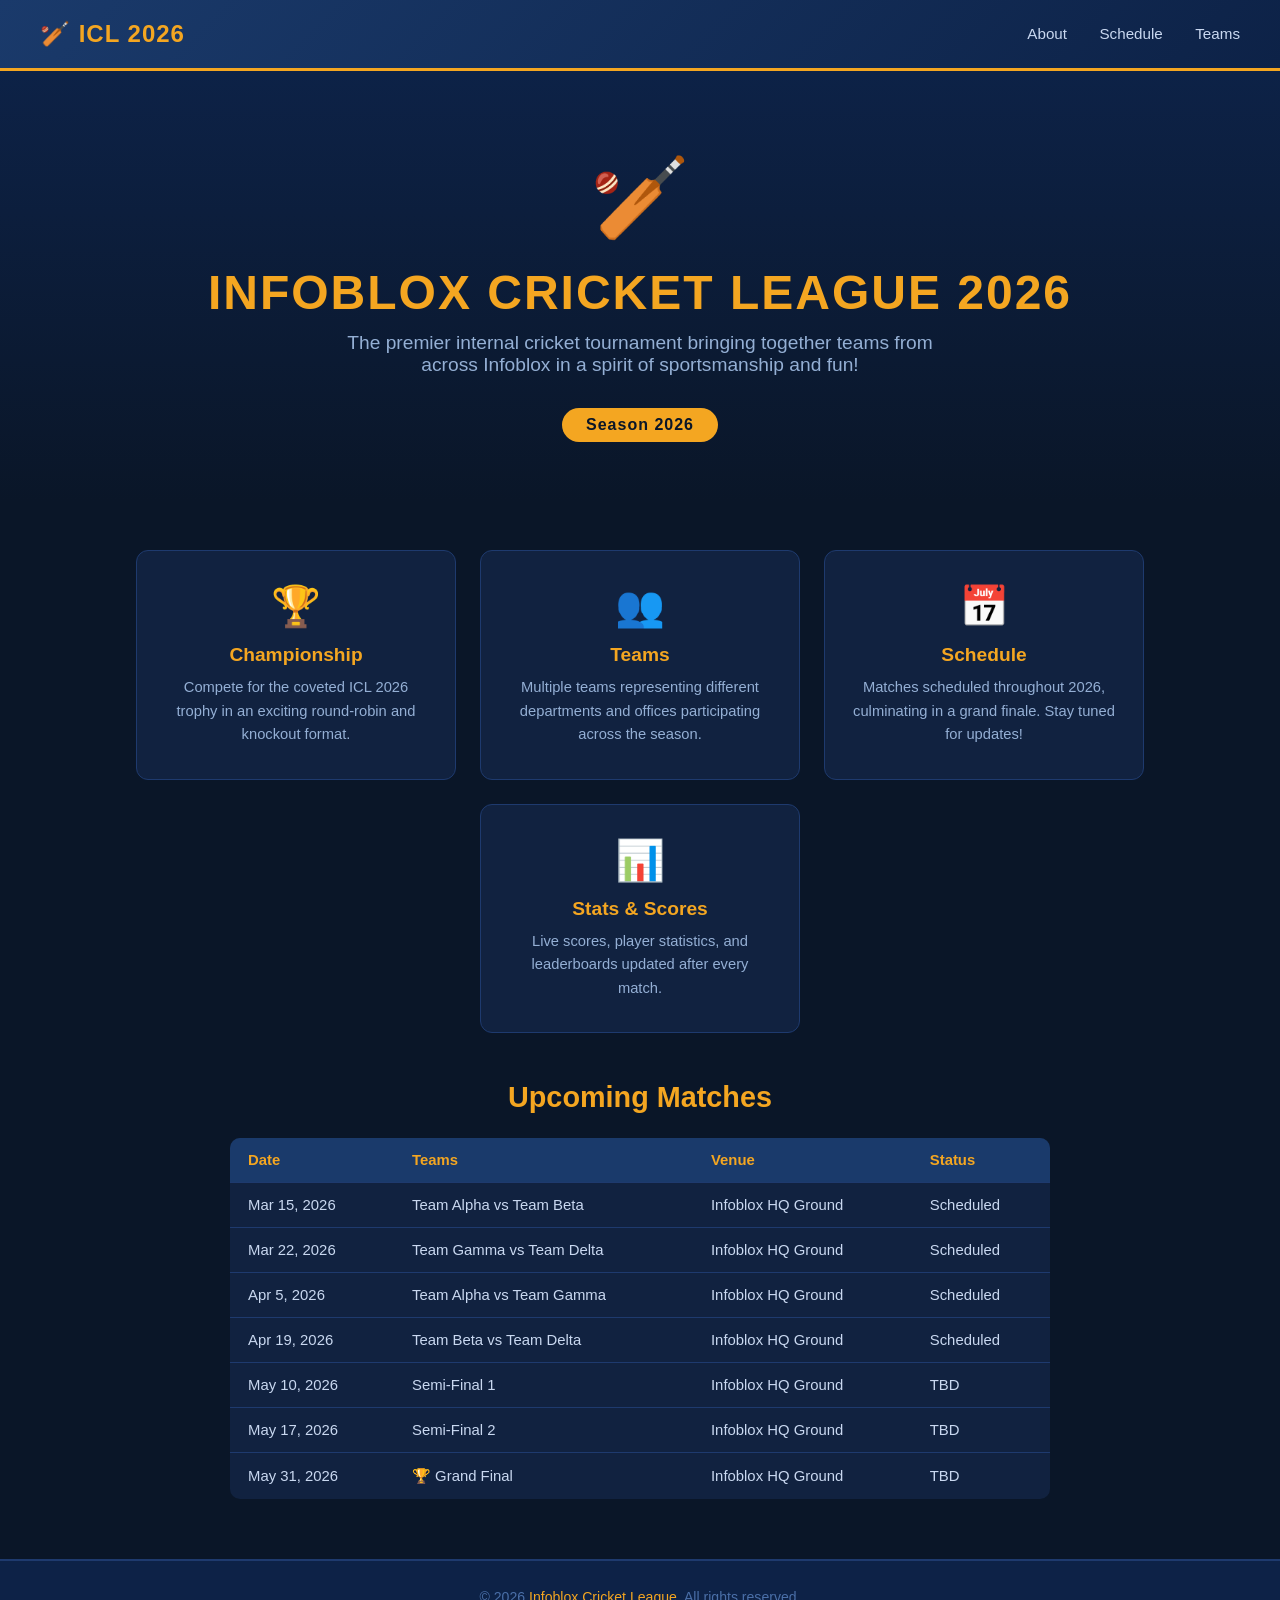
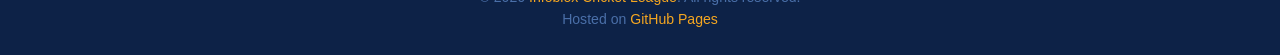
==== index.html @ c7d6f622 "Add index.html and GitHub Pages deployment workflow Co-authored-by: rsingh4infoblox <126642800+rsing" ====
<!DOCTYPE html>
<html lang="en">
<head>
  <meta charset="UTF-8" />
  <meta name="viewport" content="width=device-width, initial-scale=1.0" />
  <title>Infoblox Cricket League 2026</title>
  <style>
    * { box-sizing: border-box; margin: 0; padding: 0; }

    body {
      font-family: 'Segoe UI', Tahoma, Geneva, Verdana, sans-serif;
      background: #0a1628;
      color: #e8f0fe;
      min-height: 100vh;
    }

    header {
      background: linear-gradient(135deg, #1a3a6b 0%, #0d2247 100%);
      padding: 20px 40px;
      display: flex;
      align-items: center;
      justify-content: space-between;
      border-bottom: 3px solid #f4a621;
      box-shadow: 0 2px 12px rgba(0,0,0,0.4);
    }

    header .logo {
      font-size: 1.5rem;
      font-weight: 700;
      color: #f4a621;
      letter-spacing: 1px;
    }

    header nav a {
      color: #c9d8f0;
      text-decoration: none;
      margin-left: 28px;
      font-size: 0.95rem;
      transition: color 0.2s;
    }

    header nav a:hover { color: #f4a621; }

    .hero {
      text-align: center;
      padding: 80px 20px 60px;
      background: linear-gradient(180deg, #0d2247 0%, #0a1628 100%);
    }

    .hero h1 {
      font-size: 3rem;
      font-weight: 800;
      color: #f4a621;
      text-transform: uppercase;
      letter-spacing: 2px;
      margin-bottom: 12px;
    }

    .hero p {
      font-size: 1.2rem;
      color: #94afd4;
      max-width: 600px;
      margin: 0 auto 32px;
    }

    .badge {
      display: inline-block;
      background: #f4a621;
      color: #0a1628;
      font-weight: 700;
      padding: 8px 24px;
      border-radius: 24px;
      font-size: 1rem;
      letter-spacing: 1px;
    }

    .cricket-icon {
      font-size: 5rem;
      margin-bottom: 20px;
    }

    .cards {
      display: flex;
      flex-wrap: wrap;
      gap: 24px;
      justify-content: center;
      padding: 48px 40px;
      max-width: 1100px;
      margin: 0 auto;
    }

    .card {
      background: #112240;
      border: 1px solid #1e3a6e;
      border-radius: 12px;
      padding: 32px 28px;
      flex: 1 1 260px;
      max-width: 320px;
      text-align: center;
      transition: transform 0.2s, box-shadow 0.2s;
    }

    .card:hover {
      transform: translateY(-4px);
      box-shadow: 0 8px 24px rgba(244,166,33,0.15);
    }

    .card .icon { font-size: 2.5rem; margin-bottom: 14px; }
    .card h2 { font-size: 1.2rem; color: #f4a621; margin-bottom: 10px; }
    .card p { font-size: 0.92rem; color: #94afd4; line-height: 1.6; }

    section.schedule {
      max-width: 900px;
      margin: 0 auto 60px;
      padding: 0 40px;
    }

    section.schedule h2 {
      font-size: 1.8rem;
      color: #f4a621;
      margin-bottom: 24px;
      text-align: center;
    }

    table {
      width: 100%;
      border-collapse: collapse;
      background: #112240;
      border-radius: 10px;
      overflow: hidden;
    }

    thead { background: #1a3a6b; }

    th, td {
      padding: 14px 18px;
      text-align: left;
      border-bottom: 1px solid #1e3a6e;
      font-size: 0.93rem;
    }

    th { color: #f4a621; font-weight: 600; }
    td { color: #c9d8f0; }
    tr:last-child td { border-bottom: none; }
    tr:hover td { background: #162d54; }

    footer {
      background: #0d2247;
      text-align: center;
      padding: 28px 20px;
      border-top: 2px solid #1e3a6e;
      color: #4a6fa8;
      font-size: 0.88rem;
    }

    footer span { color: #f4a621; }
  </style>
</head>
<body>

  <header>
    <div class="logo">🏏 ICL 2026</div>
    <nav>
      <a href="#about">About</a>
      <a href="#schedule">Schedule</a>
      <a href="#teams">Teams</a>
    </nav>
  </header>

  <section class="hero">
    <div class="cricket-icon">🏏</div>
    <h1>Infoblox Cricket League 2026</h1>
    <p>The premier internal cricket tournament bringing together teams from across Infoblox in a spirit of sportsmanship and fun!</p>
    <span class="badge">Season 2026</span>
  </section>

  <div class="cards" id="about">
    <div class="card">
      <div class="icon">🏆</div>
      <h2>Championship</h2>
      <p>Compete for the coveted ICL 2026 trophy in an exciting round-robin and knockout format.</p>
    </div>
    <div class="card">
      <div class="icon">👥</div>
      <h2>Teams</h2>
      <p>Multiple teams representing different departments and offices participating across the season.</p>
    </div>
    <div class="card">
      <div class="icon">📅</div>
      <h2>Schedule</h2>
      <p>Matches scheduled throughout 2026, culminating in a grand finale. Stay tuned for updates!</p>
    </div>
    <div class="card">
      <div class="icon">📊</div>
      <h2>Stats &amp; Scores</h2>
      <p>Live scores, player statistics, and leaderboards updated after every match.</p>
    </div>
  </div>

  <section class="schedule" id="schedule">
    <h2>Upcoming Matches</h2>
    <table>
      <thead>
        <tr>
          <th>Date</th>
          <th>Teams</th>
          <th>Venue</th>
          <th>Status</th>
        </tr>
      </thead>
      <tbody>
        <tr>
          <td>Mar 15, 2026</td>
          <td>Team Alpha vs Team Beta</td>
          <td>Infoblox HQ Ground</td>
          <td>Scheduled</td>
        </tr>
        <tr>
          <td>Mar 22, 2026</td>
          <td>Team Gamma vs Team Delta</td>
          <td>Infoblox HQ Ground</td>
          <td>Scheduled</td>
        </tr>
        <tr>
          <td>Apr 5, 2026</td>
          <td>Team Alpha vs Team Gamma</td>
          <td>Infoblox HQ Ground</td>
          <td>Scheduled</td>
        </tr>
        <tr>
          <td>Apr 19, 2026</td>
          <td>Team Beta vs Team Delta</td>
          <td>Infoblox HQ Ground</td>
          <td>Scheduled</td>
        </tr>
        <tr>
          <td>May 10, 2026</td>
          <td>Semi-Final 1</td>
          <td>Infoblox HQ Ground</td>
          <td>TBD</td>
        </tr>
        <tr>
          <td>May 17, 2026</td>
          <td>Semi-Final 2</td>
          <td>Infoblox HQ Ground</td>
          <td>TBD</td>
        </tr>
        <tr>
          <td>May 31, 2026</td>
          <td>🏆 Grand Final</td>
          <td>Infoblox HQ Ground</td>
          <td>TBD</td>
        </tr>
      </tbody>
    </table>
  </section>

  <footer>
    <p>&copy; 2026 <span>Infoblox Cricket League</span>. All rights reserved.</p>
    <p style="margin-top:6px;">Hosted on <a href="https://pages.github.com/" style="color:#f4a621;text-decoration:none;">GitHub Pages</a></p>
  </footer>

</body>
</html>
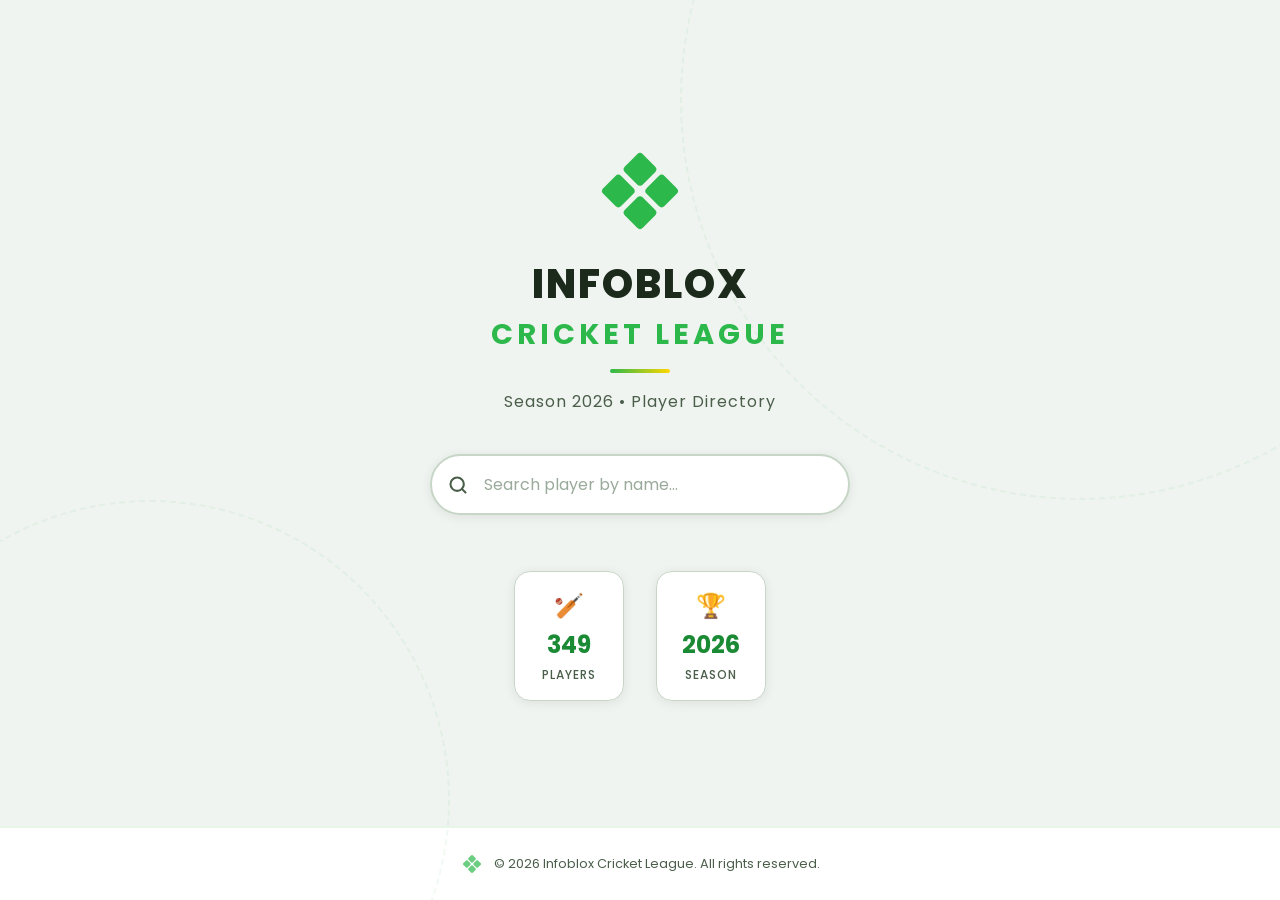
==== commit 51622ec1: "Updated website" ====
--- a/index.html
+++ b/index.html
@@ -1,264 +1,73 @@
 <!DOCTYPE html>
 <html lang="en">
 <head>
-  <meta charset="UTF-8" />
-  <meta name="viewport" content="width=device-width, initial-scale=1.0" />
-  <title>Infoblox Cricket League 2026</title>
-  <style>
-    * { box-sizing: border-box; margin: 0; padding: 0; }
-
-    body {
-      font-family: 'Segoe UI', Tahoma, Geneva, Verdana, sans-serif;
-      background: #0a1628;
-      color: #e8f0fe;
-      min-height: 100vh;
-    }
-
-    header {
-      background: linear-gradient(135deg, #1a3a6b 0%, #0d2247 100%);
-      padding: 20px 40px;
-      display: flex;
-      align-items: center;
-      justify-content: space-between;
-      border-bottom: 3px solid #f4a621;
-      box-shadow: 0 2px 12px rgba(0,0,0,0.4);
-    }
-
-    header .logo {
-      font-size: 1.5rem;
-      font-weight: 700;
-      color: #f4a621;
-      letter-spacing: 1px;
-    }
-
-    header nav a {
-      color: #c9d8f0;
-      text-decoration: none;
-      margin-left: 28px;
-      font-size: 0.95rem;
-      transition: color 0.2s;
-    }
-
-    header nav a:hover { color: #f4a621; }
-
-    .hero {
-      text-align: center;
-      padding: 80px 20px 60px;
-      background: linear-gradient(180deg, #0d2247 0%, #0a1628 100%);
-    }
-
-    .hero h1 {
-      font-size: 3rem;
-      font-weight: 800;
-      color: #f4a621;
-      text-transform: uppercase;
-      letter-spacing: 2px;
-      margin-bottom: 12px;
-    }
-
-    .hero p {
-      font-size: 1.2rem;
-      color: #94afd4;
-      max-width: 600px;
-      margin: 0 auto 32px;
-    }
-
-    .badge {
-      display: inline-block;
-      background: #f4a621;
-      color: #0a1628;
-      font-weight: 700;
-      padding: 8px 24px;
-      border-radius: 24px;
-      font-size: 1rem;
-      letter-spacing: 1px;
-    }
-
-    .cricket-icon {
-      font-size: 5rem;
-      margin-bottom: 20px;
-    }
-
-    .cards {
-      display: flex;
-      flex-wrap: wrap;
-      gap: 24px;
-      justify-content: center;
-      padding: 48px 40px;
-      max-width: 1100px;
-      margin: 0 auto;
-    }
-
-    .card {
-      background: #112240;
-      border: 1px solid #1e3a6e;
-      border-radius: 12px;
-      padding: 32px 28px;
-      flex: 1 1 260px;
-      max-width: 320px;
-      text-align: center;
-      transition: transform 0.2s, box-shadow 0.2s;
-    }
-
-    .card:hover {
-      transform: translateY(-4px);
-      box-shadow: 0 8px 24px rgba(244,166,33,0.15);
-    }
-
-    .card .icon { font-size: 2.5rem; margin-bottom: 14px; }
-    .card h2 { font-size: 1.2rem; color: #f4a621; margin-bottom: 10px; }
-    .card p { font-size: 0.92rem; color: #94afd4; line-height: 1.6; }
-
-    section.schedule {
-      max-width: 900px;
-      margin: 0 auto 60px;
-      padding: 0 40px;
-    }
-
-    section.schedule h2 {
-      font-size: 1.8rem;
-      color: #f4a621;
-      margin-bottom: 24px;
-      text-align: center;
-    }
-
-    table {
-      width: 100%;
-      border-collapse: collapse;
-      background: #112240;
-      border-radius: 10px;
-      overflow: hidden;
-    }
-
-    thead { background: #1a3a6b; }
-
-    th, td {
-      padding: 14px 18px;
-      text-align: left;
-      border-bottom: 1px solid #1e3a6e;
-      font-size: 0.93rem;
-    }
-
-    th { color: #f4a621; font-weight: 600; }
-    td { color: #c9d8f0; }
-    tr:last-child td { border-bottom: none; }
-    tr:hover td { background: #162d54; }
-
-    footer {
-      background: #0d2247;
-      text-align: center;
-      padding: 28px 20px;
-      border-top: 2px solid #1e3a6e;
-      color: #4a6fa8;
-      font-size: 0.88rem;
-    }
-
-    footer span { color: #f4a621; }
-  </style>
+    <meta charset="UTF-8">
+    <meta name="viewport" content="width=device-width, initial-scale=1.0">
+    <title>ICL - Infoblox Cricket League</title>
+    <link rel="stylesheet" href="css/styles.css">
+    <link rel="preconnect" href="https://fonts.googleapis.com">
+    <link href="https://fonts.googleapis.com/css2?family=Poppins:wght@300;400;500;600;700;800&display=swap" rel="stylesheet">
 </head>
 <body>
+    <!-- Decorative cricket-themed background -->
+    <div class="bg-decoration">
+        <div class="cricket-seam seam-1"></div>
+        <div class="cricket-seam seam-2"></div>
+    </div>
 
-  <header>
-    <div class="logo">🏏 ICL 2026</div>
-    <nav>
-      <a href="#about">About</a>
-      <a href="#schedule">Schedule</a>
-      <a href="#teams">Teams</a>
-    </nav>
-  </header>
+    <div class="container hero-container">
+        <!-- Logo & Branding -->
+        <div class="logo-section">
+            <div class="logo-badge">
+                <img src="logo-icon.svg" alt="Infoblox Logo" class="logo-icon">
+            </div>
+            <h1 class="brand-title">INFOBLOX<br><span class="brand-highlight">CRICKET LEAGUE</span></h1>
+            <div class="brand-divider"></div>
+            <p class="brand-subtitle">Season 2026 &bull; Player Directory</p>
+        </div>
 
-  <section class="hero">
-    <div class="cricket-icon">🏏</div>
-    <h1>Infoblox Cricket League 2026</h1>
-    <p>The premier internal cricket tournament bringing together teams from across Infoblox in a spirit of sportsmanship and fun!</p>
-    <span class="badge">Season 2026</span>
-  </section>
+        <!-- Search Section -->
+        <div class="search-section">
+            <div class="search-wrapper">
+                <div class="search-icon-wrapper">
+                    <svg class="search-svg" viewBox="0 0 24 24" fill="none" stroke="currentColor" stroke-width="2.5" stroke-linecap="round" stroke-linejoin="round"><circle cx="11" cy="11" r="8"/><line x1="21" y1="21" x2="16.65" y2="16.65"/></svg>
+                </div>
+                <input 
+                    type="text" 
+                    id="searchInput" 
+                    class="search-input" 
+                    placeholder="Search player by name..." 
+                    autocomplete="off"
+                >
+                <span class="clear-btn" id="clearBtn" title="Clear">&times;</span>
+            </div>
+            <!-- Search Results Dropdown -->
+            <div class="search-results" id="searchResults"></div>
+        </div>
 
-  <div class="cards" id="about">
-    <div class="card">
-      <div class="icon">🏆</div>
-      <h2>Championship</h2>
-      <p>Compete for the coveted ICL 2026 trophy in an exciting round-robin and knockout format.</p>
+        <!-- Cricket-themed stats bar -->
+        <div class="stats-bar" id="statsBar">
+            <div class="stat-item">
+                <div class="stat-icon">&#127951;</div>
+                <div class="stat-number" id="totalPlayers">0</div>
+                <div class="stat-label">Players</div>
+            </div>
+            <div class="stat-item">
+                <div class="stat-icon">&#127942;</div>
+                <div class="stat-number">2026</div>
+                <div class="stat-label">Season</div>
+            </div>
+        </div>
     </div>
-    <div class="card">
-      <div class="icon">👥</div>
-      <h2>Teams</h2>
-      <p>Multiple teams representing different departments and offices participating across the season.</p>
-    </div>
-    <div class="card">
-      <div class="icon">📅</div>
-      <h2>Schedule</h2>
-      <p>Matches scheduled throughout 2026, culminating in a grand finale. Stay tuned for updates!</p>
-    </div>
-    <div class="card">
-      <div class="icon">📊</div>
-      <h2>Stats &amp; Scores</h2>
-      <p>Live scores, player statistics, and leaderboards updated after every match.</p>
-    </div>
-  </div>
 
-  <section class="schedule" id="schedule">
-    <h2>Upcoming Matches</h2>
-    <table>
-      <thead>
-        <tr>
-          <th>Date</th>
-          <th>Teams</th>
-          <th>Venue</th>
-          <th>Status</th>
-        </tr>
-      </thead>
-      <tbody>
-        <tr>
-          <td>Mar 15, 2026</td>
-          <td>Team Alpha vs Team Beta</td>
-          <td>Infoblox HQ Ground</td>
-          <td>Scheduled</td>
-        </tr>
-        <tr>
-          <td>Mar 22, 2026</td>
-          <td>Team Gamma vs Team Delta</td>
-          <td>Infoblox HQ Ground</td>
-          <td>Scheduled</td>
-        </tr>
-        <tr>
-          <td>Apr 5, 2026</td>
-          <td>Team Alpha vs Team Gamma</td>
-          <td>Infoblox HQ Ground</td>
-          <td>Scheduled</td>
-        </tr>
-        <tr>
-          <td>Apr 19, 2026</td>
-          <td>Team Beta vs Team Delta</td>
-          <td>Infoblox HQ Ground</td>
-          <td>Scheduled</td>
-        </tr>
-        <tr>
-          <td>May 10, 2026</td>
-          <td>Semi-Final 1</td>
-          <td>Infoblox HQ Ground</td>
-          <td>TBD</td>
-        </tr>
-        <tr>
-          <td>May 17, 2026</td>
-          <td>Semi-Final 2</td>
-          <td>Infoblox HQ Ground</td>
-          <td>TBD</td>
-        </tr>
-        <tr>
-          <td>May 31, 2026</td>
-          <td>🏆 Grand Final</td>
-          <td>Infoblox HQ Ground</td>
-          <td>TBD</td>
-        </tr>
-      </tbody>
-    </table>
-  </section>
+    <footer class="footer">
+        <div class="footer-content">
+            <img src="logo-icon.svg" alt="Infoblox" class="footer-logo">
+            <p>&copy; 2026 Infoblox Cricket League. All rights reserved.</p>
+        </div>
+    </footer>
 
-  <footer>
-    <p>&copy; 2026 <span>Infoblox Cricket League</span>. All rights reserved.</p>
-    <p style="margin-top:6px;">Hosted on <a href="https://pages.github.com/" style="color:#f4a621;text-decoration:none;">GitHub Pages</a></p>
-  </footer>
-
+    <script src="js/csv-parser.js"></script>
+    <script src="js/app.js"></script>
 </body>
 </html>
--- a/css/styles.css
+++ b/css/styles.css
@@ -0,0 +1,751 @@
+/* ===== CSS Reset & Base ===== */
+*,
+*::before,
+*::after {
+    margin: 0;
+    padding: 0;
+    box-sizing: border-box;
+}
+
+:root {
+    --primary: #2DB84B;
+    --primary-dark: #1a8a35;
+    --primary-darker: #0f5e23;
+    --primary-light: #e8f5e9;
+    --accent: #FFD700;
+    --accent-dark: #c7a600;
+    --text: #1b2a1b;
+    --text-secondary: #4a5e4a;
+    --bg: #f0f4f0;
+    --card-bg: #ffffff;
+    --border: #c8d6c8;
+    --shadow: 0 2px 12px rgba(0, 0, 0, 0.08);
+    --shadow-lg: 0 8px 32px rgba(0, 0, 0, 0.12);
+    --shadow-glow: 0 0 30px rgba(45, 184, 75, 0.15);
+    --radius: 16px;
+    --radius-sm: 10px;
+    --transition: 0.25s ease;
+    --font: 'Poppins', -apple-system, BlinkMacSystemFont, 'Segoe UI', sans-serif;
+}
+
+html {
+    font-size: 16px;
+    scroll-behavior: smooth;
+}
+
+body {
+    font-family: var(--font);
+    background: var(--bg);
+    color: var(--text);
+    min-height: 100vh;
+    display: flex;
+    flex-direction: column;
+    position: relative;
+    overflow-x: hidden;
+}
+
+a {
+    text-decoration: none;
+    color: var(--primary-dark);
+}
+
+/* ===== Background Decoration (Cricket Pitch Lines) ===== */
+.bg-decoration {
+    position: fixed;
+    inset: 0;
+    pointer-events: none;
+    z-index: 0;
+    overflow: hidden;
+}
+
+.cricket-seam {
+    position: absolute;
+    border-radius: 50%;
+    border: 2px dashed rgba(45, 184, 75, 0.07);
+}
+
+.seam-1 {
+    width: 800px;
+    height: 800px;
+    top: -300px;
+    right: -200px;
+}
+
+.seam-2 {
+    width: 600px;
+    height: 600px;
+    bottom: -200px;
+    left: -150px;
+}
+
+/* ===== Layout ===== */
+.container {
+    max-width: 900px;
+    margin: 0 auto;
+    padding: 2rem 1.5rem;
+    flex: 1;
+    position: relative;
+    z-index: 1;
+}
+
+.hero-container {
+    display: flex;
+    flex-direction: column;
+    align-items: center;
+    justify-content: center;
+    min-height: calc(100vh - 80px);
+    padding-top: 3rem;
+    padding-bottom: 2rem;
+}
+
+/* ===== Logo & Branding ===== */
+.logo-section {
+    text-align: center;
+    margin-bottom: 2.5rem;
+}
+
+.logo-badge {
+    display: inline-flex;
+    align-items: center;
+    justify-content: center;
+    width: 100px;
+    height: 100px;
+    margin-bottom: 1.25rem;
+    animation: float 3s ease-in-out infinite;
+}
+
+@keyframes float {
+    0%, 100% { transform: translateY(0); }
+    50% { transform: translateY(-8px); }
+}
+
+.logo-icon {
+    width: 100%;
+    height: 100%;
+    object-fit: contain;
+}
+
+.brand-title {
+    font-size: 2.5rem;
+    font-weight: 800;
+    color: var(--text);
+    line-height: 1.15;
+    letter-spacing: 2px;
+}
+
+.brand-highlight {
+    color: var(--primary);
+    font-weight: 700;
+    font-size: 1.8rem;
+    letter-spacing: 4px;
+}
+
+.brand-divider {
+    width: 60px;
+    height: 4px;
+    background: linear-gradient(90deg, var(--primary), var(--accent));
+    margin: 1rem auto;
+    border-radius: 2px;
+}
+
+.brand-subtitle {
+    font-size: 1rem;
+    color: var(--text-secondary);
+    font-weight: 400;
+    letter-spacing: 1px;
+}
+
+/* ===== Search Section ===== */
+.search-section {
+    position: relative;
+    max-width: 560px;
+    width: 100%;
+    margin: 0 auto 2.5rem;
+}
+
+.search-wrapper {
+    position: relative;
+    display: flex;
+    align-items: center;
+}
+
+.search-icon-wrapper {
+    position: absolute;
+    left: 18px;
+    display: flex;
+    align-items: center;
+    pointer-events: none;
+}
+
+.search-svg {
+    width: 20px;
+    height: 20px;
+    color: var(--text-secondary);
+}
+
+.search-input {
+    width: 100%;
+    padding: 16px 48px 16px 52px;
+    font-size: 1rem;
+    font-family: var(--font);
+    border: 2px solid var(--border);
+    border-radius: 50px;
+    outline: none;
+    background: var(--card-bg);
+    color: var(--text);
+    transition: border-color var(--transition), box-shadow var(--transition);
+    box-shadow: var(--shadow);
+}
+
+.search-input::placeholder {
+    color: #9aaa9a;
+}
+
+.search-input:focus {
+    border-color: var(--primary);
+    box-shadow: var(--shadow-glow), var(--shadow);
+}
+
+.clear-btn {
+    position: absolute;
+    right: 18px;
+    font-size: 1.5rem;
+    color: var(--text-secondary);
+    cursor: pointer;
+    display: none;
+    line-height: 1;
+    transition: color var(--transition);
+}
+
+.clear-btn:hover {
+    color: var(--primary-dark);
+}
+
+.clear-btn.visible {
+    display: block;
+}
+
+/* ===== Search Results Dropdown ===== */
+.search-results {
+    position: absolute;
+    top: calc(100% + 8px);
+    left: 0;
+    right: 0;
+    background: var(--card-bg);
+    border-radius: var(--radius);
+    box-shadow: var(--shadow-lg);
+    max-height: 380px;
+    overflow-y: auto;
+    z-index: 100;
+    display: none;
+    border: 1px solid var(--border);
+}
+
+.search-results.active {
+    display: block;
+    animation: slideDown 0.2s ease;
+}
+
+@keyframes slideDown {
+    from { opacity: 0; transform: translateY(-8px); }
+    to { opacity: 1; transform: translateY(0); }
+}
+
+.search-result-item {
+    display: flex;
+    align-items: center;
+    padding: 12px 18px;
+    cursor: pointer;
+    transition: background-color var(--transition);
+    border-bottom: 1px solid #e8efe8;
+}
+
+.search-result-item:last-child {
+    border-bottom: none;
+}
+
+.search-result-item:hover {
+    background-color: var(--primary-light);
+}
+
+.result-avatar {
+    width: 44px;
+    height: 44px;
+    border-radius: 50%;
+    margin-right: 14px;
+    object-fit: cover;
+    flex-shrink: 0;
+    border: 2px solid var(--primary-light);
+}
+
+.result-info {
+    flex: 1;
+}
+
+.result-name {
+    font-weight: 600;
+    font-size: 0.95rem;
+    color: var(--text);
+}
+
+.result-meta {
+    font-size: 0.8rem;
+    color: var(--text-secondary);
+    margin-top: 2px;
+}
+
+.result-name mark {
+    background: var(--accent);
+    color: var(--text);
+    padding: 1px 3px;
+    border-radius: 3px;
+    font-weight: 700;
+}
+
+.result-arrow {
+    color: var(--primary);
+    font-size: 1.1rem;
+    margin-left: 8px;
+    opacity: 0;
+    transition: opacity var(--transition), transform var(--transition);
+}
+
+.search-result-item:hover .result-arrow {
+    opacity: 1;
+    transform: translateX(3px);
+}
+
+.no-results {
+    padding: 24px;
+    text-align: center;
+    color: var(--text-secondary);
+    font-size: 0.95rem;
+}
+
+/* ===== Stats Bar ===== */
+.stats-bar {
+    display: flex;
+    gap: 2rem;
+    justify-content: center;
+    margin-top: 1rem;
+}
+
+.stat-item {
+    display: flex;
+    flex-direction: column;
+    align-items: center;
+    gap: 4px;
+    padding: 1rem 1.5rem;
+    background: var(--card-bg);
+    border-radius: var(--radius);
+    box-shadow: var(--shadow);
+    min-width: 110px;
+    border: 1px solid var(--border);
+    transition: transform var(--transition);
+}
+
+.stat-item:hover {
+    transform: translateY(-2px);
+}
+
+.stat-icon {
+    font-size: 1.5rem;
+}
+
+.stat-number {
+    font-size: 1.5rem;
+    font-weight: 700;
+    color: var(--primary-dark);
+}
+
+.stat-label {
+    font-size: 0.75rem;
+    font-weight: 500;
+    color: var(--text-secondary);
+    text-transform: uppercase;
+    letter-spacing: 1px;
+}
+
+/* ===== Top Navigation (Detail Page) ===== */
+.top-nav {
+    display: flex;
+    align-items: center;
+    justify-content: space-between;
+    padding: 1rem 2rem;
+    background: var(--card-bg);
+    border-bottom: 2px solid var(--primary-light);
+    position: sticky;
+    top: 0;
+    z-index: 50;
+    box-shadow: 0 2px 8px rgba(0,0,0,0.04);
+}
+
+.nav-brand {
+    display: flex;
+    align-items: center;
+    gap: 10px;
+}
+
+.nav-logo {
+    width: 36px;
+    height: 36px;
+}
+
+.nav-title {
+    font-size: 1.25rem;
+    font-weight: 800;
+    color: var(--primary-dark);
+    letter-spacing: 2px;
+}
+
+.back-link {
+    display: inline-flex;
+    align-items: center;
+    gap: 6px;
+    font-size: 0.9rem;
+    font-weight: 500;
+    color: var(--primary-dark);
+    padding: 8px 18px;
+    border-radius: 50px;
+    background: var(--primary-light);
+    transition: background-color var(--transition), transform var(--transition);
+}
+
+.back-link:hover {
+    background-color: #c8e6c9;
+    transform: translateX(-2px);
+}
+
+.back-link svg {
+    flex-shrink: 0;
+}
+
+/* ===== Detail Container ===== */
+.detail-container {
+    padding-top: 2rem;
+    padding-bottom: 3rem;
+}
+
+/* ===== Player Detail Card ===== */
+.player-detail-card {
+    background: var(--card-bg);
+    border-radius: var(--radius);
+    box-shadow: var(--shadow-lg);
+    overflow: hidden;
+    animation: fadeInUp 0.4s ease;
+}
+
+@keyframes fadeInUp {
+    from { opacity: 0; transform: translateY(20px); }
+    to { opacity: 1; transform: translateY(0); }
+}
+
+.player-detail-top {
+    background: linear-gradient(135deg, var(--primary-dark), var(--primary), #4ecb6a);
+    padding: 3rem 2.5rem;
+    display: flex;
+    align-items: center;
+    gap: 2.5rem;
+    position: relative;
+    overflow: hidden;
+}
+
+/* Cricket stumps pattern on detail top */
+.player-detail-top::before {
+    content: '';
+    position: absolute;
+    right: 30px;
+    top: 50%;
+    transform: translateY(-50%);
+    width: 60px;
+    height: 80px;
+    border-left: 3px solid rgba(255,255,255,0.1);
+    border-right: 3px solid rgba(255,255,255,0.1);
+    border-top: 2px solid rgba(255,255,255,0.08);
+}
+
+.player-detail-top::after {
+    content: '';
+    position: absolute;
+    right: 48px;
+    top: 50%;
+    transform: translateY(-50%);
+    width: 3px;
+    height: 80px;
+    background: rgba(255,255,255,0.1);
+}
+
+.player-photo-large img {
+    width: 150px;
+    height: 150px;
+    border-radius: 50%;
+    border: 5px solid rgba(255, 255, 255, 0.3);
+    object-fit: cover;
+    background: rgba(255, 255, 255, 0.1);
+    box-shadow: 0 8px 24px rgba(0, 0, 0, 0.2);
+}
+
+.player-name-section {
+    color: #fff;
+}
+
+.player-full-name {
+    font-size: 2.2rem;
+    font-weight: 700;
+    margin-bottom: 0.6rem;
+    text-shadow: 0 2px 4px rgba(0,0,0,0.15);
+}
+
+.player-badge {
+    display: inline-block;
+    background: rgba(255, 255, 255, 0.2);
+    backdrop-filter: blur(8px);
+    color: #fff;
+    padding: 6px 18px;
+    border-radius: 20px;
+    font-size: 0.85rem;
+    font-weight: 500;
+    border: 1px solid rgba(255,255,255,0.15);
+}
+
+/* ===== Info Grid ===== */
+.player-info-grid {
+    display: grid;
+    grid-template-columns: repeat(4, 1fr);
+    gap: 1rem;
+    padding: 2rem;
+}
+
+.info-card {
+    background: var(--bg);
+    border-radius: var(--radius-sm);
+    padding: 1.25rem 1rem;
+    text-align: center;
+    transition: transform var(--transition), box-shadow var(--transition);
+    border: 1px solid transparent;
+}
+
+.info-card:hover {
+    transform: translateY(-2px);
+    box-shadow: var(--shadow);
+    border-color: var(--primary-light);
+}
+
+.info-icon {
+    font-size: 1.5rem;
+    margin-bottom: 0.5rem;
+}
+
+.info-label {
+    font-size: 0.7rem;
+    font-weight: 600;
+    color: var(--text-secondary);
+    text-transform: uppercase;
+    letter-spacing: 1px;
+    margin-bottom: 0.4rem;
+}
+
+.info-value {
+    font-size: 1.15rem;
+    font-weight: 700;
+    color: var(--primary-dark);
+}
+
+/* ===== Description Section ===== */
+.description-section {
+    padding: 0 2rem 2.5rem;
+}
+
+.description-label {
+    font-size: 1.1rem;
+    font-weight: 600;
+    color: var(--text);
+    margin-bottom: 0.75rem;
+}
+
+.description-text {
+    font-size: 1rem;
+    line-height: 1.8;
+    color: var(--text-secondary);
+    background: var(--bg);
+    padding: 1.5rem;
+    border-radius: var(--radius-sm);
+    border-left: 4px solid var(--primary);
+}
+
+/* ===== Loading & Error ===== */
+.loading {
+    text-align: center;
+    padding: 5rem 2rem;
+    color: var(--text-secondary);
+}
+
+.spinner {
+    width: 44px;
+    height: 44px;
+    border: 4px solid var(--border);
+    border-top-color: var(--primary);
+    border-radius: 50%;
+    margin: 0 auto 1rem;
+    animation: spin 0.7s linear infinite;
+}
+
+@keyframes spin {
+    to { transform: rotate(360deg); }
+}
+
+.error-message {
+    text-align: center;
+    padding: 4rem 2rem;
+    background: var(--card-bg);
+    border-radius: var(--radius);
+    box-shadow: var(--shadow);
+    animation: fadeInUp 0.4s ease;
+}
+
+.error-icon {
+    font-size: 3rem;
+    margin-bottom: 1rem;
+}
+
+.error-message h2 {
+    font-size: 1.5rem;
+    margin-bottom: 0.75rem;
+    color: var(--text);
+}
+
+.error-message p {
+    color: var(--text-secondary);
+    margin-bottom: 1.5rem;
+}
+
+.btn-primary {
+    display: inline-block;
+    background: linear-gradient(135deg, var(--primary), var(--primary-dark));
+    color: #fff;
+    padding: 12px 28px;
+    border-radius: 50px;
+    font-weight: 600;
+    font-family: var(--font);
+    transition: transform var(--transition), box-shadow var(--transition);
+    box-shadow: 0 4px 12px rgba(45, 184, 75, 0.3);
+}
+
+.btn-primary:hover {
+    transform: translateY(-1px);
+    box-shadow: 0 6px 16px rgba(45, 184, 75, 0.4);
+    color: #fff;
+}
+
+/* ===== Footer ===== */
+.footer {
+    text-align: center;
+    padding: 1.5rem 1rem;
+    color: var(--text-secondary);
+    font-size: 0.8rem;
+    border-top: 2px solid var(--primary-light);
+    margin-top: auto;
+    background: var(--card-bg);
+}
+
+.footer-content {
+    display: flex;
+    align-items: center;
+    justify-content: center;
+    gap: 10px;
+}
+
+.footer-logo {
+    width: 24px;
+    height: 24px;
+    opacity: 0.7;
+}
+
+/* ===== Responsive ===== */
+@media (max-width: 768px) {
+    .brand-title {
+        font-size: 2rem;
+    }
+
+    .brand-highlight {
+        font-size: 1.4rem;
+    }
+
+    .logo-badge {
+        width: 80px;
+        height: 80px;
+    }
+
+    .stats-bar {
+        gap: 1rem;
+    }
+
+    .stat-item {
+        min-width: 90px;
+        padding: 0.75rem 1rem;
+    }
+
+    .top-nav {
+        padding: 0.75rem 1rem;
+    }
+}
+
+@media (max-width: 640px) {
+    .container {
+        padding: 1.25rem 1rem;
+    }
+
+    .hero-container {
+        padding-top: 2rem;
+        min-height: auto;
+    }
+
+    .brand-title {
+        font-size: 1.6rem;
+    }
+
+    .brand-highlight {
+        font-size: 1.15rem;
+        letter-spacing: 3px;
+    }
+
+    .player-detail-top {
+        flex-direction: column;
+        text-align: center;
+        padding: 2rem 1.5rem;
+    }
+
+    .player-detail-top::before,
+    .player-detail-top::after {
+        display: none;
+    }
+
+    .player-full-name {
+        font-size: 1.5rem;
+    }
+
+    .player-photo-large img {
+        width: 110px;
+        height: 110px;
+    }
+
+    .player-info-grid {
+        grid-template-columns: 1fr 1fr;
+        padding: 1.25rem;
+    }
+
+    .description-section {
+        padding: 0 1.25rem 1.5rem;
+    }
+
+    .stats-bar {
+        flex-direction: row;
+        flex-wrap: wrap;
+        gap: 0.75rem;
+    }
+
+    .stat-item {
+        flex: 1;
+        min-width: 80px;
+    }
+}
